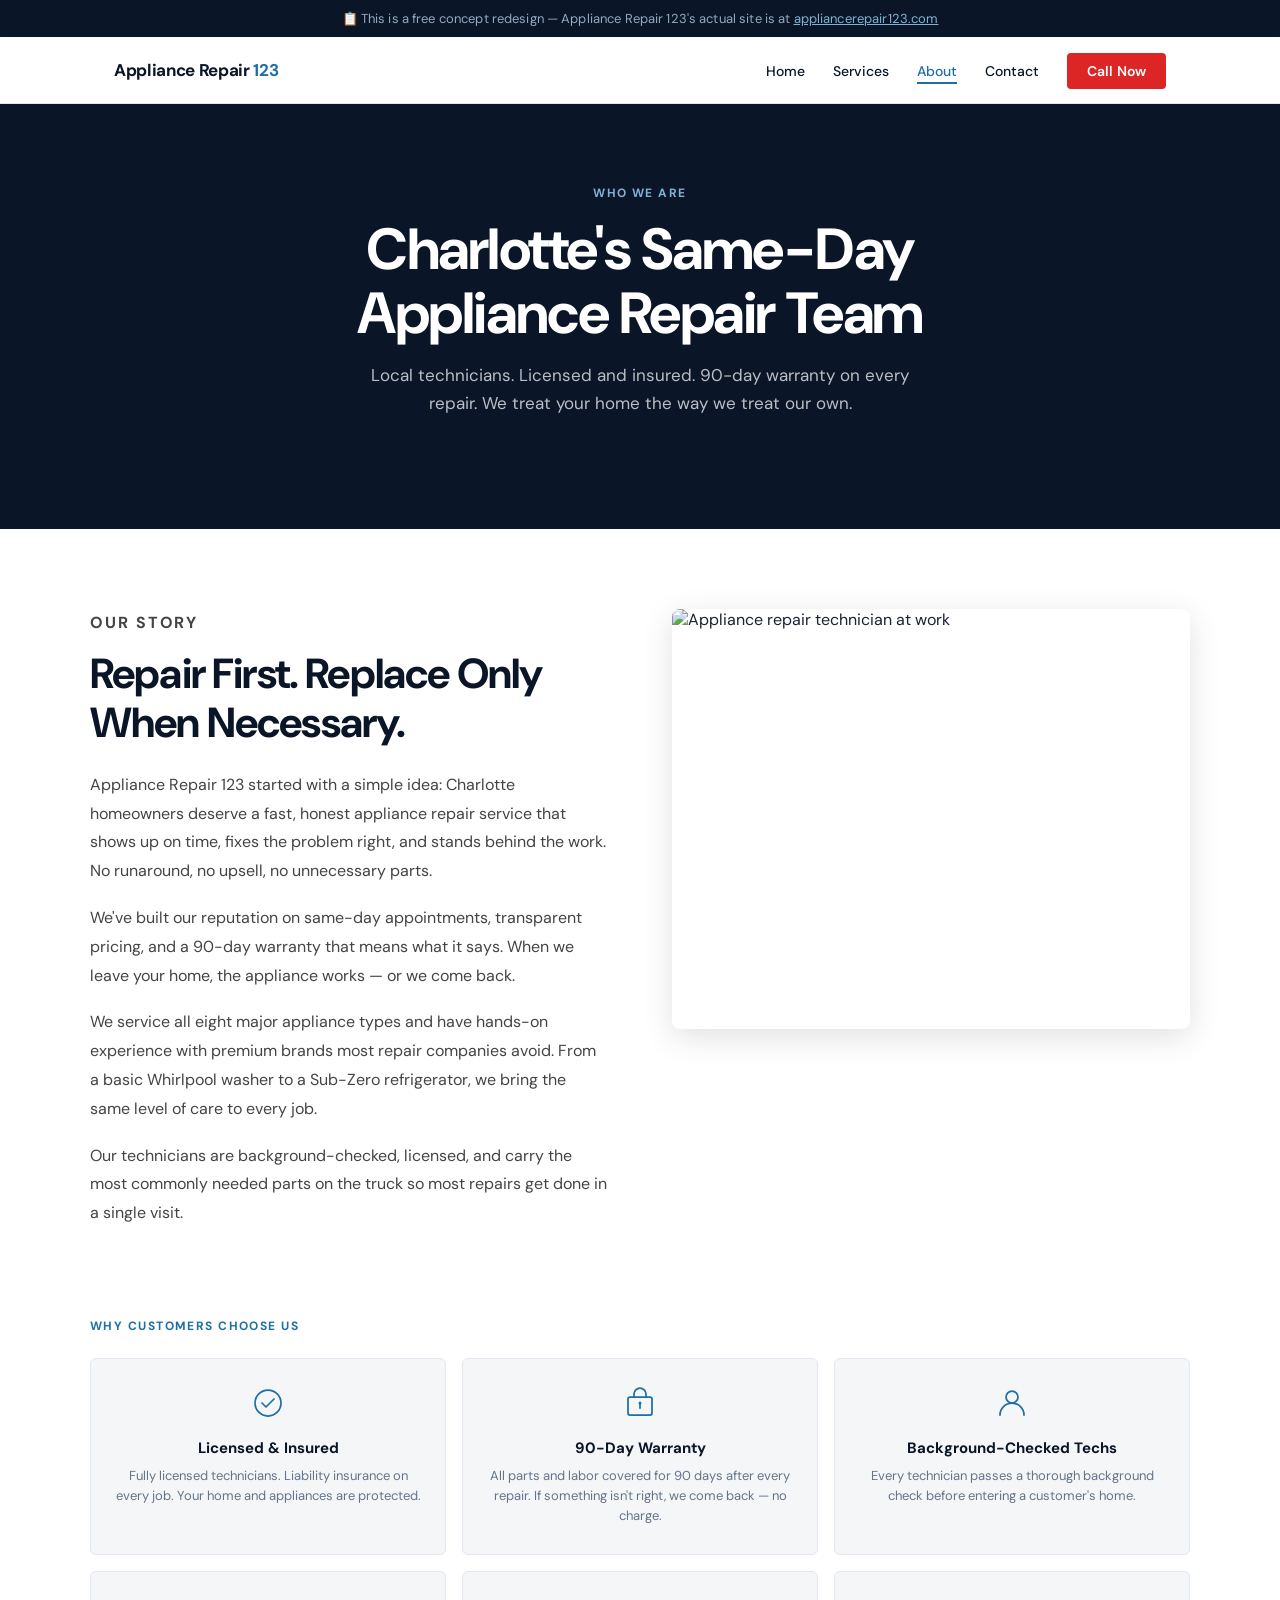
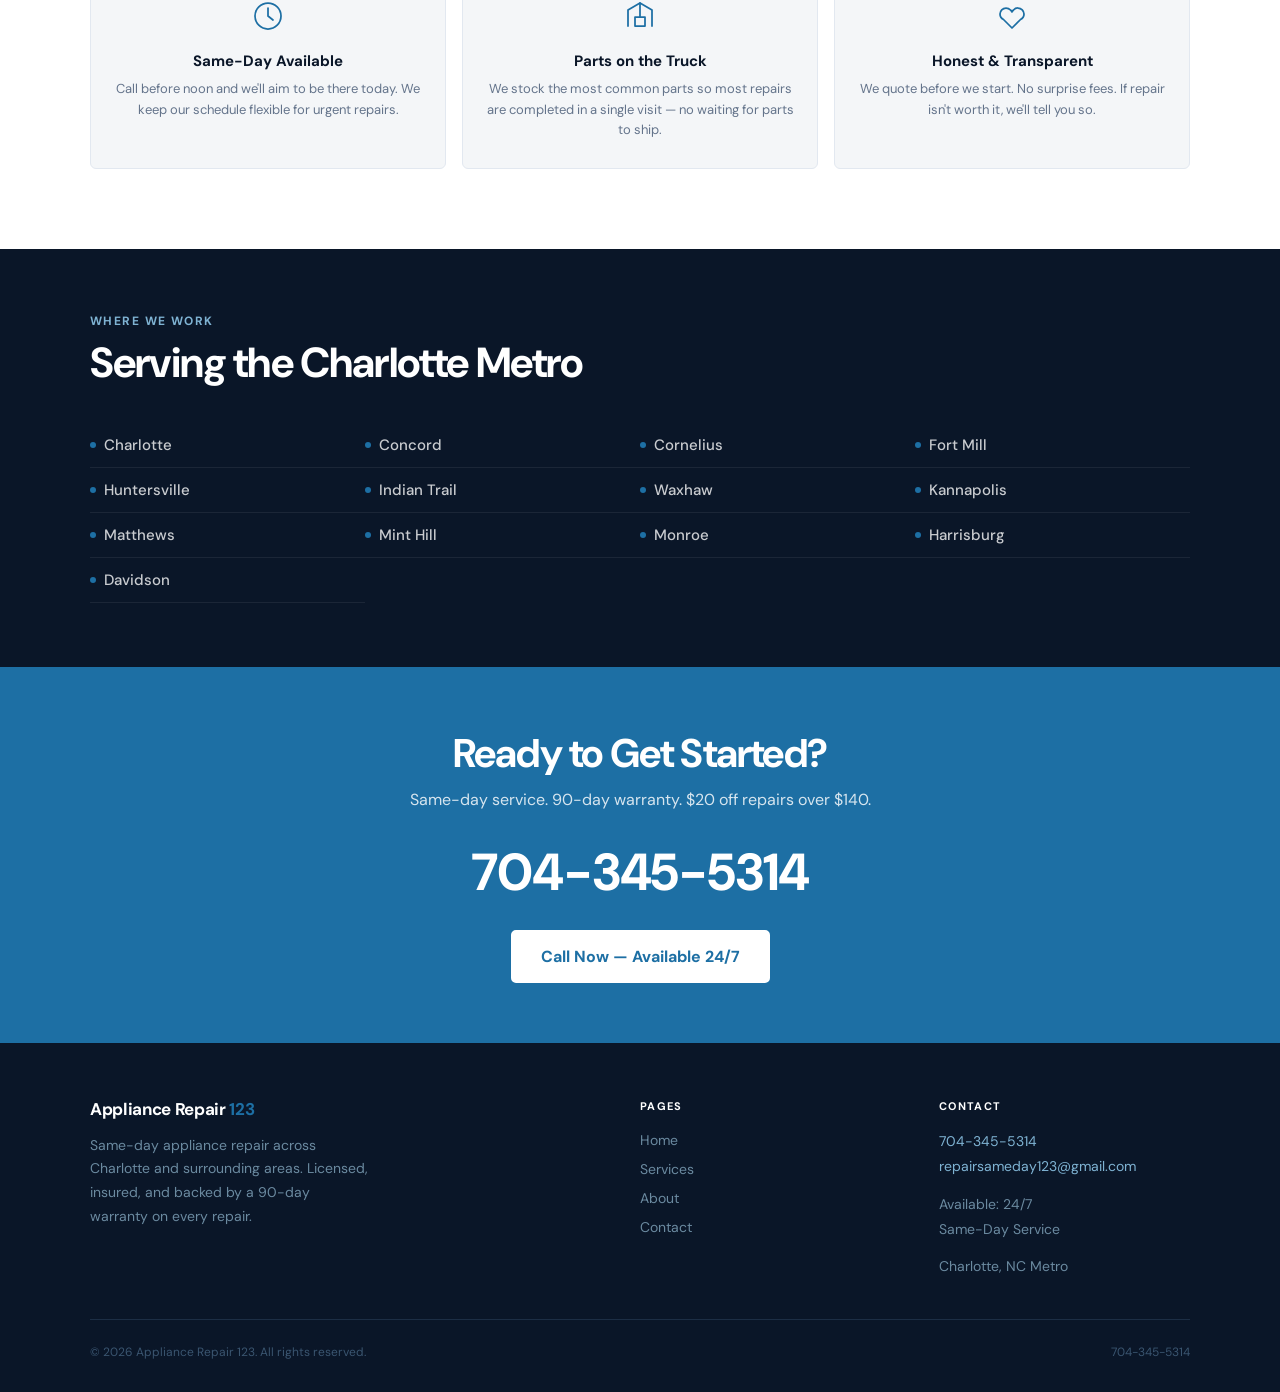
==== about.html @ 3a902fda "feat: initial Appliance Repair 123 concept site" ====
<!DOCTYPE html>
<html lang="en">
<head>
  <meta charset="UTF-8">
  <meta name="viewport" content="width=device-width, initial-scale=1.0">
  <title>About Us — Appliance Repair 123 Charlotte NC</title>
  <meta name="description" content="Local Charlotte appliance repair technicians. Licensed, insured, and backed by a 90-day warranty. Serving the Charlotte metro since day one.">
  <link rel="preconnect" href="https://fonts.googleapis.com">
  <link rel="preconnect" href="https://fonts.gstatic.com" crossorigin>
  <link href="https://fonts.googleapis.com/css2?family=DM+Sans:wght@400;500;700&display=swap" rel="stylesheet">
  <link rel="stylesheet" href="css/styles.css">
</head>
<body>

  <div class="concept-banner">
    📋 This is a free concept redesign — Appliance Repair 123's actual site is at <a href="https://appliancerepair123.com" target="_blank" rel="noopener">appliancerepair123.com</a>
  </div>

  <nav>
    <div class="nav-inner">
      <a href="index.html" class="nav-logo">Appliance Repair <span>123</span></a>
      <ul class="nav-links">
        <li><a href="index.html">Home</a></li>
        <li><a href="services.html">Services</a></li>
        <li><a href="about.html" class="active">About</a></li>
        <li><a href="contact.html">Contact</a></li>
        <li><a href="tel:7043455314" class="nav-cta">Call Now</a></li>
      </ul>
      <button class="hamburger" id="hamburger" aria-label="Open menu">
        <span></span><span></span><span></span>
      </button>
    </div>
    <div class="mobile-menu" id="mobileMenu">
      <ul>
        <li><a href="index.html">Home</a></li>
        <li><a href="services.html">Services</a></li>
        <li><a href="about.html" class="active">About</a></li>
        <li><a href="contact.html">Contact</a></li>
        <li><a href="tel:7043455314">📞 Call 704-345-5314</a></li>
      </ul>
    </div>
  </nav>

  <div class="page-hero" style="background: var(--navy); padding-bottom: 80px;">
    <p class="eyebrow">Who We Are</p>
    <h1>Charlotte's Same-Day<br>Appliance Repair Team</h1>
    <p>Local technicians. Licensed and insured. 90-day warranty on every repair. We treat your home the way we treat our own.</p>
  </div>

  <!-- ABOUT BODY -->
  <section class="about-section">
    <div class="about-inner">

      <div class="about-layout">
        <div class="about-text">
          <p class="section-eyebrow">Our Story</p>
          <h2>Repair First. Replace Only When Necessary.</h2>
          <p>Appliance Repair 123 started with a simple idea: Charlotte homeowners deserve a fast, honest appliance repair service that shows up on time, fixes the problem right, and stands behind the work. No runaround, no upsell, no unnecessary parts.</p>
          <p>We've built our reputation on same-day appointments, transparent pricing, and a 90-day warranty that means what it says. When we leave your home, the appliance works — or we come back.</p>
          <p>We service all eight major appliance types and have hands-on experience with premium brands most repair companies avoid. From a basic Whirlpool washer to a Sub-Zero refrigerator, we bring the same level of care to every job.</p>
          <p>Our technicians are background-checked, licensed, and carry the most commonly needed parts on the truck so most repairs get done in a single visit.</p>
        </div>
        <div class="about-photo">
          <img src="https://images.unsplash.com/photo-1581092918056-0c4c3acd3789?w=800&q=80" alt="Appliance repair technician at work" style="height: 420px;">
        </div>
      </div>

      <!-- CREDENTIALS -->
      <p class="about-creds-heading">Why Customers Choose Us</p>
      <div class="about-credentials">
        <div class="credential-card">
          <div class="cred-icon">
            <svg width="32" height="32" viewBox="0 0 32 32" fill="none" stroke="#1d6fa4" stroke-width="1.75" stroke-linecap="round" stroke-linejoin="round"><circle cx="16" cy="16" r="13"/><polyline points="10,16 14,20 22,12"/></svg>
          </div>
          <h3>Licensed &amp; Insured</h3>
          <p>Fully licensed technicians. Liability insurance on every job. Your home and appliances are protected.</p>
        </div>
        <div class="credential-card">
          <div class="cred-icon">
            <svg width="32" height="32" viewBox="0 0 32 32" fill="none" stroke="#1d6fa4" stroke-width="1.75" stroke-linecap="round" stroke-linejoin="round"><rect x="4" y="10" width="24" height="18" rx="2"/><path d="M10 10V7a6 6 0 0 1 12 0v3"/><line x1="16" y1="17" x2="16" y2="21"/><circle cx="16" cy="16" r="1.5" fill="#1d6fa4" stroke="none"/></svg>
          </div>
          <h3>90-Day Warranty</h3>
          <p>All parts and labor covered for 90 days after every repair. If something isn't right, we come back — no charge.</p>
        </div>
        <div class="credential-card">
          <div class="cred-icon">
            <svg width="32" height="32" viewBox="0 0 32 32" fill="none" stroke="#1d6fa4" stroke-width="1.75" stroke-linecap="round" stroke-linejoin="round"><circle cx="16" cy="10" r="6"/><path d="M4 28c0-6.627 5.373-12 12-12s12 5.373 12 12"/></svg>
          </div>
          <h3>Background-Checked Techs</h3>
          <p>Every technician passes a thorough background check before entering a customer's home.</p>
        </div>
        <div class="credential-card">
          <div class="cred-icon">
            <svg width="32" height="32" viewBox="0 0 32 32" fill="none" stroke="#1d6fa4" stroke-width="1.75" stroke-linecap="round" stroke-linejoin="round"><circle cx="16" cy="16" r="13"/><polyline points="16,8 16,16 21,20"/></svg>
          </div>
          <h3>Same-Day Available</h3>
          <p>Call before noon and we'll aim to be there today. We keep our schedule flexible for urgent repairs.</p>
        </div>
        <div class="credential-card">
          <div class="cred-icon">
            <svg width="32" height="32" viewBox="0 0 32 32" fill="none" stroke="#1d6fa4" stroke-width="1.75" stroke-linecap="round" stroke-linejoin="round"><path d="M4 26V10l12-7 12 7v16"/><rect x="11" y="17" width="10" height="9"/><line x1="16" y1="3" x2="16" y2="17"/></svg>
          </div>
          <h3>Parts on the Truck</h3>
          <p>We stock the most common parts so most repairs are completed in a single visit — no waiting for parts to ship.</p>
        </div>
        <div class="credential-card">
          <div class="cred-icon">
            <svg width="32" height="32" viewBox="0 0 32 32" fill="none" stroke="#1d6fa4" stroke-width="1.75" stroke-linecap="round" stroke-linejoin="round"><path d="M22 8c3.314 0 6 2.686 6 6 0 2.5-1.5 4.5-3.5 5.5L16 28 7.5 19.5C5.5 18.5 4 16.5 4 14c0-3.314 2.686-6 6-6 1.8 0 3.4.8 4.5 2a5.97 5.97 0 0 1 1.5 2 5.97 5.97 0 0 1 1.5-2A5.97 5.97 0 0 1 22 8z"/></svg>
          </div>
          <h3>Honest &amp; Transparent</h3>
          <p>We quote before we start. No surprise fees. If repair isn't worth it, we'll tell you so.</p>
        </div>
      </div>

    </div>
  </section>

  <!-- SERVICE AREA -->
  <div class="about-area">
    <div class="about-area-inner">
      <p class="section-eyebrow">Where We Work</p>
      <h2 class="section-title">Serving the Charlotte Metro</h2>
      <div class="cities-grid" style="margin-top: 0;">
        <div class="city-item">Charlotte</div>
        <div class="city-item">Concord</div>
        <div class="city-item">Cornelius</div>
        <div class="city-item">Fort Mill</div>
        <div class="city-item">Huntersville</div>
        <div class="city-item">Indian Trail</div>
        <div class="city-item">Waxhaw</div>
        <div class="city-item">Kannapolis</div>
        <div class="city-item">Matthews</div>
        <div class="city-item">Mint Hill</div>
        <div class="city-item">Monroe</div>
        <div class="city-item">Harrisburg</div>
        <div class="city-item">Davidson</div>
      </div>
    </div>
  </div>

  <!-- CTA STRIP -->
  <div class="cta-strip">
    <h2>Ready to Get Started?</h2>
    <p>Same-day service. 90-day warranty. $20 off repairs over $140.</p>
    <a href="tel:7043455314" class="phone-link">704-345-5314</a>
    <a href="tel:7043455314" class="btn-white">Call Now — Available 24/7</a>
  </div>

  <!-- FOOTER -->
  <footer>
    <div class="footer-inner">
      <div class="footer-grid">
        <div class="footer-brand">
          <a href="index.html" class="nav-logo">Appliance Repair <span>123</span></a>
          <p>Same-day appliance repair across Charlotte and surrounding areas. Licensed, insured, and backed by a 90-day warranty on every repair.</p>
        </div>
        <div>
          <h4>Pages</h4>
          <ul>
            <li><a href="index.html">Home</a></li>
            <li><a href="services.html">Services</a></li>
            <li><a href="about.html">About</a></li>
            <li><a href="contact.html">Contact</a></li>
          </ul>
        </div>
        <div class="footer-info">
          <h4>Contact</h4>
          <p><a href="tel:7043455314">704-345-5314</a></p>
          <p><a href="mailto:repairsameday123@gmail.com">repairsameday123@gmail.com</a></p>
          <p style="margin-top:12px;">Available: 24/7<br>Same-Day Service</p>
          <p style="margin-top:12px;">Charlotte, NC Metro</p>
        </div>
      </div>
      <hr class="footer-divider">
      <div class="footer-bottom">
        <span>© 2026 Appliance Repair 123. All rights reserved.</span>
        <span><a href="tel:7043455314">704-345-5314</a></span>
      </div>
    </div>
  </footer>

  <script src="main.js"></script>
</body>
</html>
---- css/styles.css ----
/* ── RESET & VARIABLES ── */
*, *::before, *::after { box-sizing: border-box; margin: 0; padding: 0; }

:root {
  --navy: #0a1628;
  --navy-light: #112038;
  --blue: #1d6fa4;
  --blue-dark: #175d8a;
  --blue-light: #e8f4fd;
  --red: #dc2626;
  --red-dark: #b91c1c;
  --white: #ffffff;
  --grey: #f4f6f8;
  --border: #e2e8f0;
  --text: #1a2332;
  --muted: #64748b;
}

html { scroll-behavior: smooth; }

body {
  font-family: 'DM Sans', sans-serif;
  font-size: 16px;
  color: var(--text);
  background: var(--white);
}

/* ── CONCEPT BANNER ── */
.concept-banner {
  background: var(--navy);
  color: #94a8c0;
  text-align: center;
  padding: 10px 20px;
  font-size: 13px;
  letter-spacing: 0.01em;
}
.concept-banner a { color: #7fb3d3; text-decoration: underline; }

/* ── NAV ── */
nav {
  background: var(--white);
  position: sticky;
  top: 0;
  z-index: 100;
  border-bottom: 1px solid var(--border);
  box-shadow: 0 1px 8px rgba(0,0,0,0.06);
}
.nav-inner {
  max-width: 1100px;
  margin: 0 auto;
  padding: 0 24px;
  display: flex;
  align-items: center;
  justify-content: space-between;
  height: 66px;
}
.nav-logo {
  font-weight: 700;
  font-size: 17px;
  color: var(--navy);
  text-decoration: none;
  letter-spacing: -0.02em;
  line-height: 1.2;
}
.nav-logo span { color: var(--blue); }
.nav-links { display: flex; gap: 28px; list-style: none; align-items: center; }
.nav-links a {
  color: var(--navy);
  text-decoration: none;
  font-size: 14px;
  font-weight: 500;
  padding-bottom: 2px;
  border-bottom: 2px solid transparent;
  transition: color 0.15s, border-color 0.15s;
}
.nav-links a:hover { color: var(--blue); }
.nav-links a.active { color: var(--blue); border-bottom-color: var(--blue); }
.nav-cta {
  background: var(--red) !important;
  color: var(--white) !important;
  padding: 9px 20px !important;
  border-radius: 4px;
  border-bottom: none !important;
  font-weight: 600 !important;
  letter-spacing: 0.01em;
  transition: background 0.15s !important;
}
.nav-cta:hover { background: var(--red-dark) !important; }

.hamburger { display: none; flex-direction: column; gap: 5px; cursor: pointer; padding: 4px; background: none; border: none; }
.hamburger span { display: block; width: 24px; height: 2px; background: var(--navy); transition: all 0.25s; }
.mobile-menu { display: none; background: var(--white); border-top: 1px solid var(--border); }
.mobile-menu.open { display: block; }
.mobile-menu ul { list-style: none; padding: 8px 0; }
.mobile-menu ul li a {
  display: block;
  padding: 13px 24px;
  color: var(--navy);
  text-decoration: none;
  font-size: 15px;
  font-weight: 500;
  border-bottom: 1px solid var(--border);
}
.mobile-menu ul li:last-child a { border-bottom: none; }
.mobile-menu ul li a.active { color: var(--blue); }
.mobile-menu ul li a:hover { background: var(--grey); }

/* ── BUTTONS ── */
.btn-primary {
  display: inline-block;
  background: var(--blue);
  color: var(--white);
  font-family: 'DM Sans', sans-serif;
  font-weight: 700;
  font-size: 16px;
  padding: 14px 28px;
  text-decoration: none;
  border-radius: 5px;
  border: 2px solid var(--blue);
  transition: background 0.15s, border-color 0.15s, transform 0.1s;
  cursor: pointer;
}
.btn-primary:hover { background: var(--blue-dark); border-color: var(--blue-dark); transform: translateY(-1px); }

.btn-outline {
  display: inline-block;
  background: transparent;
  color: var(--navy);
  font-family: 'DM Sans', sans-serif;
  font-weight: 700;
  font-size: 16px;
  padding: 14px 28px;
  text-decoration: none;
  border-radius: 5px;
  border: 2px solid var(--navy);
  transition: background 0.15s, color 0.15s, transform 0.1s;
}
.btn-outline:hover { background: var(--navy); color: var(--white); transform: translateY(-1px); }

.btn-outline-white {
  display: inline-block;
  background: transparent;
  color: var(--white);
  font-family: 'DM Sans', sans-serif;
  font-weight: 700;
  font-size: 16px;
  padding: 14px 28px;
  text-decoration: none;
  border-radius: 5px;
  border: 2px solid rgba(255,255,255,0.6);
  transition: background 0.15s, border-color 0.15s, transform 0.1s;
}
.btn-outline-white:hover { background: rgba(255,255,255,0.12); border-color: #fff; transform: translateY(-1px); }

.btn-white {
  display: inline-block;
  background: var(--white);
  color: var(--blue);
  font-family: 'DM Sans', sans-serif;
  font-weight: 700;
  font-size: 16px;
  padding: 14px 28px;
  text-decoration: none;
  border-radius: 5px;
  border: 2px solid var(--white);
  transition: background 0.15s, transform 0.1s;
}
.btn-white:hover { background: var(--grey); transform: translateY(-1px); }

/* ── SHARED SECTION UTILITIES ── */
section { padding: 72px 24px; }
.section-inner { max-width: 1100px; margin: 0 auto; }
.section-eyebrow {
  font-size: 12px;
  font-weight: 700;
  letter-spacing: 0.12em;
  text-transform: uppercase;
  color: var(--blue);
  margin-bottom: 10px;
}
.section-title {
  font-size: clamp(28px, 3.5vw, 42px);
  font-weight: 700;
  color: var(--navy);
  line-height: 1.15;
  margin-bottom: 16px;
  letter-spacing: -0.02em;
}
.section-sub {
  font-size: 16px;
  color: var(--muted);
  line-height: 1.7;
  max-width: 560px;
  margin-bottom: 48px;
}

/* ── PAGE HERO ── */
.page-hero {
  padding: 80px 24px 72px;
  text-align: center;
  background: var(--navy);
}
.page-hero .eyebrow {
  font-size: 12px;
  font-weight: 700;
  letter-spacing: 0.12em;
  text-transform: uppercase;
  color: #7fb3d3;
  margin-bottom: 14px;
}
.page-hero h1 {
  font-size: clamp(34px, 5vw, 58px);
  font-weight: 700;
  color: var(--white);
  line-height: 1.1;
  letter-spacing: -0.025em;
  margin-bottom: 16px;
}
.page-hero p {
  font-size: 17px;
  color: rgba(255,255,255,0.72);
  max-width: 580px;
  margin: 0 auto 32px;
  line-height: 1.65;
}

/* ── CTA STRIP ── */
.cta-strip {
  background: var(--blue);
  padding: 60px 24px;
  text-align: center;
}
.cta-strip h2 {
  font-size: clamp(24px, 3.5vw, 40px);
  font-weight: 700;
  color: var(--white);
  letter-spacing: -0.02em;
  margin-bottom: 10px;
}
.cta-strip p { color: rgba(255,255,255,0.82); font-size: 16px; margin-bottom: 28px; }
.cta-strip .phone-link {
  display: block;
  font-size: clamp(32px, 5vw, 52px);
  font-weight: 700;
  color: var(--white);
  text-decoration: none;
  letter-spacing: -0.02em;
  margin-bottom: 24px;
  transition: opacity 0.15s;
}
.cta-strip .phone-link:hover { opacity: 0.85; }

/* ── FOOTER ── */
footer {
  background: var(--navy);
  color: #94a8c0;
  padding: 56px 24px 32px;
}
.footer-inner { max-width: 1100px; margin: 0 auto; }
.footer-grid {
  display: grid;
  grid-template-columns: 2fr 1fr 1fr;
  gap: 48px;
  margin-bottom: 40px;
}
.footer-brand .nav-logo { display: inline-block; margin-bottom: 14px; color: var(--white); }
.footer-brand p { font-size: 14px; line-height: 1.7; color: #6b8aa0; max-width: 280px; }
footer h4 {
  font-size: 11px;
  font-weight: 700;
  letter-spacing: 0.12em;
  text-transform: uppercase;
  color: var(--white);
  margin-bottom: 16px;
}
footer ul { list-style: none; }
footer ul li { margin-bottom: 8px; }
footer ul li a { color: #6b8aa0; text-decoration: none; font-size: 14px; transition: color 0.15s; }
footer ul li a:hover { color: #c8dcea; }
.footer-info p { font-size: 14px; line-height: 1.8; color: #6b8aa0; }
.footer-info a { color: #7fb3d3; text-decoration: none; }
.footer-divider { border: none; border-top: 1px solid #1c2e45; margin-bottom: 24px; }
.footer-bottom { display: flex; justify-content: space-between; align-items: center; font-size: 12px; color: #3a5570; }
.footer-bottom a { color: #3a5570; text-decoration: none; }

/* ─────────────────────────────────────────
   INDEX PAGE
───────────────────────────────────────── */
.hero {
  background: linear-gradient(to bottom, var(--white) 80%, var(--grey) 100%);
  padding: 80px 24px 72px;
  border-bottom: 1px solid var(--border);
}
.hero-inner {
  max-width: 1100px;
  margin: 0 auto;
  display: flex;
  align-items: center;
  justify-content: space-between;
  gap: 48px;
}
.hero-content { flex: 1; }
.hero-eyebrow {
  font-size: 12px;
  font-weight: 700;
  letter-spacing: 0.12em;
  text-transform: uppercase;
  color: var(--blue);
  margin-bottom: 16px;
}
.hero h1 {
  font-size: clamp(30px, 4vw, 50px);
  font-weight: 700;
  color: var(--navy);
  line-height: 1.1;
  letter-spacing: -0.025em;
  margin-bottom: 20px;
}
.hero-sub {
  font-size: 17px;
  color: var(--muted);
  line-height: 1.65;
  margin-bottom: 36px;
  max-width: 500px;
}
.hero-ctas { display: flex; gap: 14px; flex-wrap: wrap; }

.hero-phone-wrap { text-align: right; flex-shrink: 0; }
.hero-phone-label {
  font-size: 11px;
  font-weight: 700;
  letter-spacing: 0.1em;
  text-transform: uppercase;
  color: var(--muted);
  margin-bottom: 8px;
}
.hero-phone {
  font-size: clamp(44px, 7vw, 100px);
  font-weight: 700;
  color: var(--navy);
  text-decoration: none;
  letter-spacing: -0.04em;
  line-height: 1;
  display: block;
  transition: color 0.15s;
  white-space: nowrap;
}
.hero-phone:hover { color: var(--blue); }
.hero-phone-sub {
  font-size: 13px;
  color: var(--muted);
  margin-top: 10px;
  font-weight: 500;
  text-align: right;
}

/* Offer banner */
.offer-banner {
  background: var(--blue);
  padding: 16px 24px;
  text-align: center;
}
.offer-banner p {
  color: var(--white);
  font-size: 15px;
  font-weight: 500;
}
.offer-banner strong { font-weight: 700; }

/* Trust bar */
.trust-bar {
  background: var(--grey);
  border-bottom: 1px solid var(--border);
}
.trust-inner {
  max-width: 1100px;
  margin: 0 auto;
  padding: 0 24px;
  display: grid;
  grid-template-columns: repeat(4, 1fr);
}
.trust-item {
  display: flex;
  align-items: center;
  gap: 10px;
  padding: 18px 16px;
  font-weight: 600;
  font-size: 14px;
  color: var(--navy);
  border-right: 1px solid var(--border);
}
.trust-item:last-child { border-right: none; }
.trust-check {
  width: 20px;
  height: 20px;
  border-radius: 50%;
  background: var(--blue);
  color: var(--white);
  display: flex;
  align-items: center;
  justify-content: center;
  flex-shrink: 0;
  font-size: 11px;
  font-weight: 700;
  line-height: 1;
}

/* Services grid */
.services-section { background: var(--white); }
.services-grid {
  display: grid;
  grid-template-columns: repeat(auto-fill, minmax(240px, 1fr));
  gap: 16px;
}
.service-card {
  background: var(--grey);
  border: 1px solid var(--border);
  border-top: 3px solid transparent;
  border-radius: 6px;
  padding: 28px 24px;
  transition: border-top-color 0.15s, box-shadow 0.15s, transform 0.15s;
  cursor: default;
}
.service-card:hover {
  border-top-color: var(--blue);
  box-shadow: 0 4px 20px rgba(0,0,0,0.08);
  transform: translateY(-2px);
}
.card-icon { display: block; margin-bottom: 16px; }
.service-card h3 {
  font-size: 17px;
  font-weight: 700;
  color: var(--navy);
  margin-bottom: 6px;
}
.service-card p { font-size: 14px; color: var(--muted); line-height: 1.55; }

/* Service area */
.service-area { background: var(--navy); }
.service-area .section-eyebrow { color: #7fb3d3; }
.service-area .section-title { color: var(--white); }
.service-area .section-sub { color: rgba(255,255,255,0.6); }
.cities-grid {
  display: grid;
  grid-template-columns: repeat(4, 1fr);
  gap: 0;
}
.city-item {
  font-size: 15px;
  color: rgba(255,255,255,0.78);
  padding: 12px 0;
  border-bottom: 1px solid rgba(255,255,255,0.07);
  font-weight: 500;
  display: flex;
  align-items: center;
  gap: 8px;
}
.city-item::before {
  content: '';
  display: inline-block;
  width: 6px;
  height: 6px;
  border-radius: 50%;
  background: var(--blue);
  flex-shrink: 0;
}

/* ─────────────────────────────────────────
   SERVICES PAGE
───────────────────────────────────────── */
.service-detail-section { padding: 72px 24px; }
.service-detail-inner { max-width: 1100px; margin: 0 auto; }
.service-block {
  display: grid;
  grid-template-columns: 1fr 2.5fr;
  gap: 48px;
  padding: 52px 0;
  border-bottom: 1px solid var(--border);
  align-items: start;
}
.service-block:last-child { border-bottom: none; }
.service-block-left { position: sticky; top: 88px; }
.service-block-icon { display: block; margin-bottom: 20px; }
.service-block-left h2 {
  font-size: 24px;
  font-weight: 700;
  color: var(--navy);
  letter-spacing: -0.02em;
  margin-bottom: 16px;
  line-height: 1.2;
}
.call-link {
  display: inline-block;
  background: var(--blue);
  color: var(--white);
  font-family: 'DM Sans', sans-serif;
  font-weight: 700;
  font-size: 14px;
  padding: 10px 20px;
  text-decoration: none;
  border-radius: 4px;
  transition: background 0.15s;
}
.call-link:hover { background: var(--blue-dark); }
.service-block-right p {
  font-size: 16px;
  line-height: 1.78;
  color: #444;
  margin-bottom: 20px;
}
.service-block-right h3 {
  font-size: 11px;
  font-weight: 700;
  letter-spacing: 0.1em;
  text-transform: uppercase;
  color: var(--muted);
  margin-bottom: 14px;
  margin-top: 28px;
}
.symptom-list {
  list-style: none;
  display: grid;
  grid-template-columns: repeat(2, 1fr);
  gap: 8px 24px;
}
.symptom-list li {
  font-size: 14px;
  color: #555;
  padding-left: 18px;
  position: relative;
  line-height: 1.5;
}
.symptom-list li::before {
  content: '→';
  position: absolute;
  left: 0;
  color: var(--blue);
  font-size: 12px;
}

/* Premium brands */
.premium-brands {
  background: var(--grey);
  padding: 64px 24px;
  border-top: 1px solid var(--border);
}
.premium-brands-inner { max-width: 1100px; margin: 0 auto; }
.brands-grid {
  display: flex;
  flex-wrap: wrap;
  gap: 14px;
  margin-top: 36px;
}
.brand-badge {
  background: var(--white);
  border: 2px solid var(--border);
  border-radius: 6px;
  padding: 14px 28px;
  font-size: 15px;
  font-weight: 700;
  color: var(--navy);
  letter-spacing: 0.02em;
  transition: border-color 0.15s, box-shadow 0.15s;
}
.brand-badge:hover {
  border-color: var(--blue);
  box-shadow: 0 2px 12px rgba(29,111,164,0.12);
}

/* ─────────────────────────────────────────
   ABOUT PAGE
───────────────────────────────────────── */
.about-section { padding: 80px 24px; }
.about-inner { max-width: 1100px; margin: 0 auto; }
.about-layout {
  display: grid;
  grid-template-columns: 1fr 1fr;
  gap: 64px;
  align-items: start;
  margin-bottom: 72px;
}
.about-text .section-eyebrow { margin-bottom: 12px; }
.about-text h2 {
  font-size: clamp(28px, 3.5vw, 42px);
  font-weight: 700;
  color: var(--navy);
  letter-spacing: -0.02em;
  margin-bottom: 24px;
  line-height: 1.15;
}
.about-text p {
  font-size: 16px;
  line-height: 1.8;
  color: #444;
  margin-bottom: 18px;
}
.about-photo img {
  width: 100%;
  border-radius: 8px;
  display: block;
  object-fit: cover;
  box-shadow: 0 8px 32px rgba(0,0,0,0.12);
}
.about-creds-heading {
  font-size: 12px;
  font-weight: 700;
  letter-spacing: 0.12em;
  text-transform: uppercase;
  color: var(--blue);
  margin-bottom: 24px;
  margin-top: 48px;
}
.about-credentials {
  display: grid;
  grid-template-columns: repeat(3, 1fr);
  gap: 16px;
}
.credential-card {
  background: var(--grey);
  border: 1px solid var(--border);
  border-radius: 6px;
  padding: 28px 20px;
  text-align: center;
}
.cred-icon { display: block; margin: 0 auto 14px; }
.credential-card h3 {
  font-size: 15px;
  font-weight: 700;
  color: var(--navy);
  margin-bottom: 8px;
}
.credential-card p { font-size: 13px; color: var(--muted); line-height: 1.55; }

/* About service area */
.about-area { background: var(--navy); padding: 64px 24px; }
.about-area-inner { max-width: 1100px; margin: 0 auto; }
.about-area .section-eyebrow { color: #7fb3d3; }
.about-area .section-title { color: var(--white); margin-bottom: 36px; }

/* ─────────────────────────────────────────
   CONTACT PAGE
───────────────────────────────────────── */
.contact-hero {
  background: var(--navy);
  padding: 72px 24px 64px;
  text-align: center;
}
.contact-hero h1 {
  font-size: clamp(30px, 5vw, 52px);
  font-weight: 700;
  color: var(--white);
  letter-spacing: -0.025em;
  margin-bottom: 28px;
  line-height: 1.1;
}
.contact-hero .big-phone {
  font-size: clamp(44px, 8vw, 88px);
  font-weight: 700;
  color: var(--white);
  text-decoration: none;
  letter-spacing: -0.04em;
  display: inline-block;
  margin-bottom: 20px;
  transition: color 0.15s;
  line-height: 1;
}
.contact-hero .big-phone:hover { color: #7fb3d3; }
.contact-hero p { font-size: 16px; color: rgba(255,255,255,0.65); margin-bottom: 28px; }

.hours-band {
  background: var(--grey);
  border-bottom: 1px solid var(--border);
  padding: 28px 24px;
}
.hours-inner {
  max-width: 1100px;
  margin: 0 auto;
  display: grid;
  grid-template-columns: repeat(3, 1fr);
  text-align: center;
}
.hours-item { padding: 12px 24px; border-right: 1px solid var(--border); }
.hours-item:last-child { border-right: none; }
.hours-label {
  font-size: 11px;
  font-weight: 700;
  letter-spacing: 0.1em;
  text-transform: uppercase;
  color: var(--muted);
  margin-bottom: 6px;
}
.hours-value { font-size: 20px; font-weight: 700; color: var(--navy); }

.contact-body { padding: 72px 24px; }
.contact-inner {
  max-width: 1100px;
  margin: 0 auto;
  display: grid;
  grid-template-columns: 1fr 1fr;
  gap: 64px;
  align-items: start;
}
.contact-info h2 {
  font-size: clamp(24px, 3vw, 36px);
  font-weight: 700;
  color: var(--navy);
  letter-spacing: -0.02em;
  margin-bottom: 20px;
}
.contact-info > p { font-size: 15px; color: #555; line-height: 1.75; margin-bottom: 32px; }
.info-block { margin-bottom: 28px; }
.info-block h3 {
  font-size: 11px;
  font-weight: 700;
  letter-spacing: 0.1em;
  text-transform: uppercase;
  color: var(--muted);
  margin-bottom: 8px;
}
.info-block a {
  color: var(--navy);
  text-decoration: none;
  font-size: 20px;
  font-weight: 700;
  letter-spacing: -0.02em;
  transition: color 0.15s;
  display: inline-block;
}
.info-block a:hover { color: var(--blue); }
.info-block p { font-size: 15px; color: #555; line-height: 1.65; }

.contact-cities h3 {
  font-size: 11px;
  font-weight: 700;
  letter-spacing: 0.1em;
  text-transform: uppercase;
  color: var(--muted);
  margin-bottom: 14px;
  margin-top: 32px;
}
.cities-tags {
  display: flex;
  flex-wrap: wrap;
  gap: 8px;
}
.city-tag {
  background: var(--grey);
  border: 1px solid var(--border);
  border-radius: 20px;
  padding: 5px 14px;
  font-size: 13px;
  font-weight: 500;
  color: var(--navy);
}

/* Contact form */
.contact-form-wrap h2 {
  font-size: clamp(24px, 3vw, 36px);
  font-weight: 700;
  color: var(--navy);
  letter-spacing: -0.02em;
  margin-bottom: 8px;
}
.form-note { font-size: 13px; color: var(--muted); margin-bottom: 28px; line-height: 1.5; }
.form-note a { color: var(--blue); text-decoration: none; font-weight: 600; }
.form-group { margin-bottom: 18px; }
.form-group label {
  display: block;
  font-size: 12px;
  font-weight: 700;
  letter-spacing: 0.07em;
  text-transform: uppercase;
  color: var(--navy);
  margin-bottom: 6px;
}
.form-group input,
.form-group select,
.form-group textarea {
  width: 100%;
  padding: 12px 14px;
  border: 2px solid var(--border);
  border-radius: 5px;
  font-family: 'DM Sans', sans-serif;
  font-size: 15px;
  color: var(--text);
  background: var(--white);
  transition: border-color 0.15s;
  outline: none;
}
.form-group input:focus,
.form-group select:focus,
.form-group textarea:focus { border-color: var(--blue); }
.form-group textarea { resize: vertical; min-height: 120px; }
.form-group select {
  appearance: none;
  background-image: url("data:image/svg+xml,%3Csvg xmlns='http://www.w3.org/2000/svg' width='12' height='8' viewBox='0 0 12 8'%3E%3Cpath fill='%2364748b' d='M6 8L0 0h12z'/%3E%3C/svg%3E");
  background-repeat: no-repeat;
  background-position: right 14px center;
  cursor: pointer;
}
.form-row { display: grid; grid-template-columns: 1fr 1fr; gap: 16px; }
.btn-submit {
  display: block;
  width: 100%;
  background: var(--blue);
  color: var(--white);
  font-family: 'DM Sans', sans-serif;
  font-weight: 700;
  font-size: 17px;
  padding: 15px 24px;
  border: none;
  border-radius: 5px;
  cursor: pointer;
  transition: background 0.15s, transform 0.1s;
  margin-top: 8px;
}
.btn-submit:hover { background: var(--blue-dark); transform: translateY(-1px); }
.form-disclaimer { font-size: 12px; color: var(--muted); text-align: center; margin-top: 10px; line-height: 1.5; }

/* ─────────────────────────────────────────
   RESPONSIVE
───────────────────────────────────────── */
@media (max-width: 768px) {
  nav .nav-links { display: none; }
  .hamburger { display: flex; }

  .hero-inner { flex-direction: column; gap: 40px; }
  .hero-phone-wrap { text-align: left; }
  .hero-phone { font-size: 52px; }
  .hero-ctas { flex-direction: column; }
  .hero-ctas a { text-align: center; }

  .trust-inner { grid-template-columns: repeat(2, 1fr); }
  .trust-item { border-right: none; border-bottom: 1px solid var(--border); }
  .trust-item:nth-child(odd) { border-right: 1px solid var(--border); }
  .trust-item:nth-child(3),
  .trust-item:nth-child(4) { border-bottom: none; }

  .cities-grid { grid-template-columns: repeat(2, 1fr); }

  .service-block { grid-template-columns: 1fr; }
  .service-block-left { position: static; }
  .symptom-list { grid-template-columns: 1fr; }

  .about-layout { grid-template-columns: 1fr; gap: 40px; }
  .about-credentials { grid-template-columns: 1fr; }

  .hours-inner { grid-template-columns: 1fr; }
  .hours-item { border-right: none; border-bottom: 1px solid var(--border); padding: 16px 24px; }
  .hours-item:last-child { border-bottom: none; }

  .contact-inner { grid-template-columns: 1fr; gap: 40px; }
  .form-row { grid-template-columns: 1fr; }

  .footer-grid { grid-template-columns: 1fr; gap: 32px; }
  .footer-bottom { flex-direction: column; gap: 8px; text-align: center; }

  section { padding: 52px 24px; }
}

@media (max-width: 480px) {
  .trust-inner { grid-template-columns: 1fr; }
  .trust-item { border-right: none; }
  .trust-item:nth-child(odd) { border-right: none; }
  .trust-item:nth-child(3),
  .trust-item:nth-child(4) { border-bottom: 1px solid var(--border); }
  .trust-item:last-child { border-bottom: none; }
  .cities-grid { grid-template-columns: 1fr 1fr; }
}
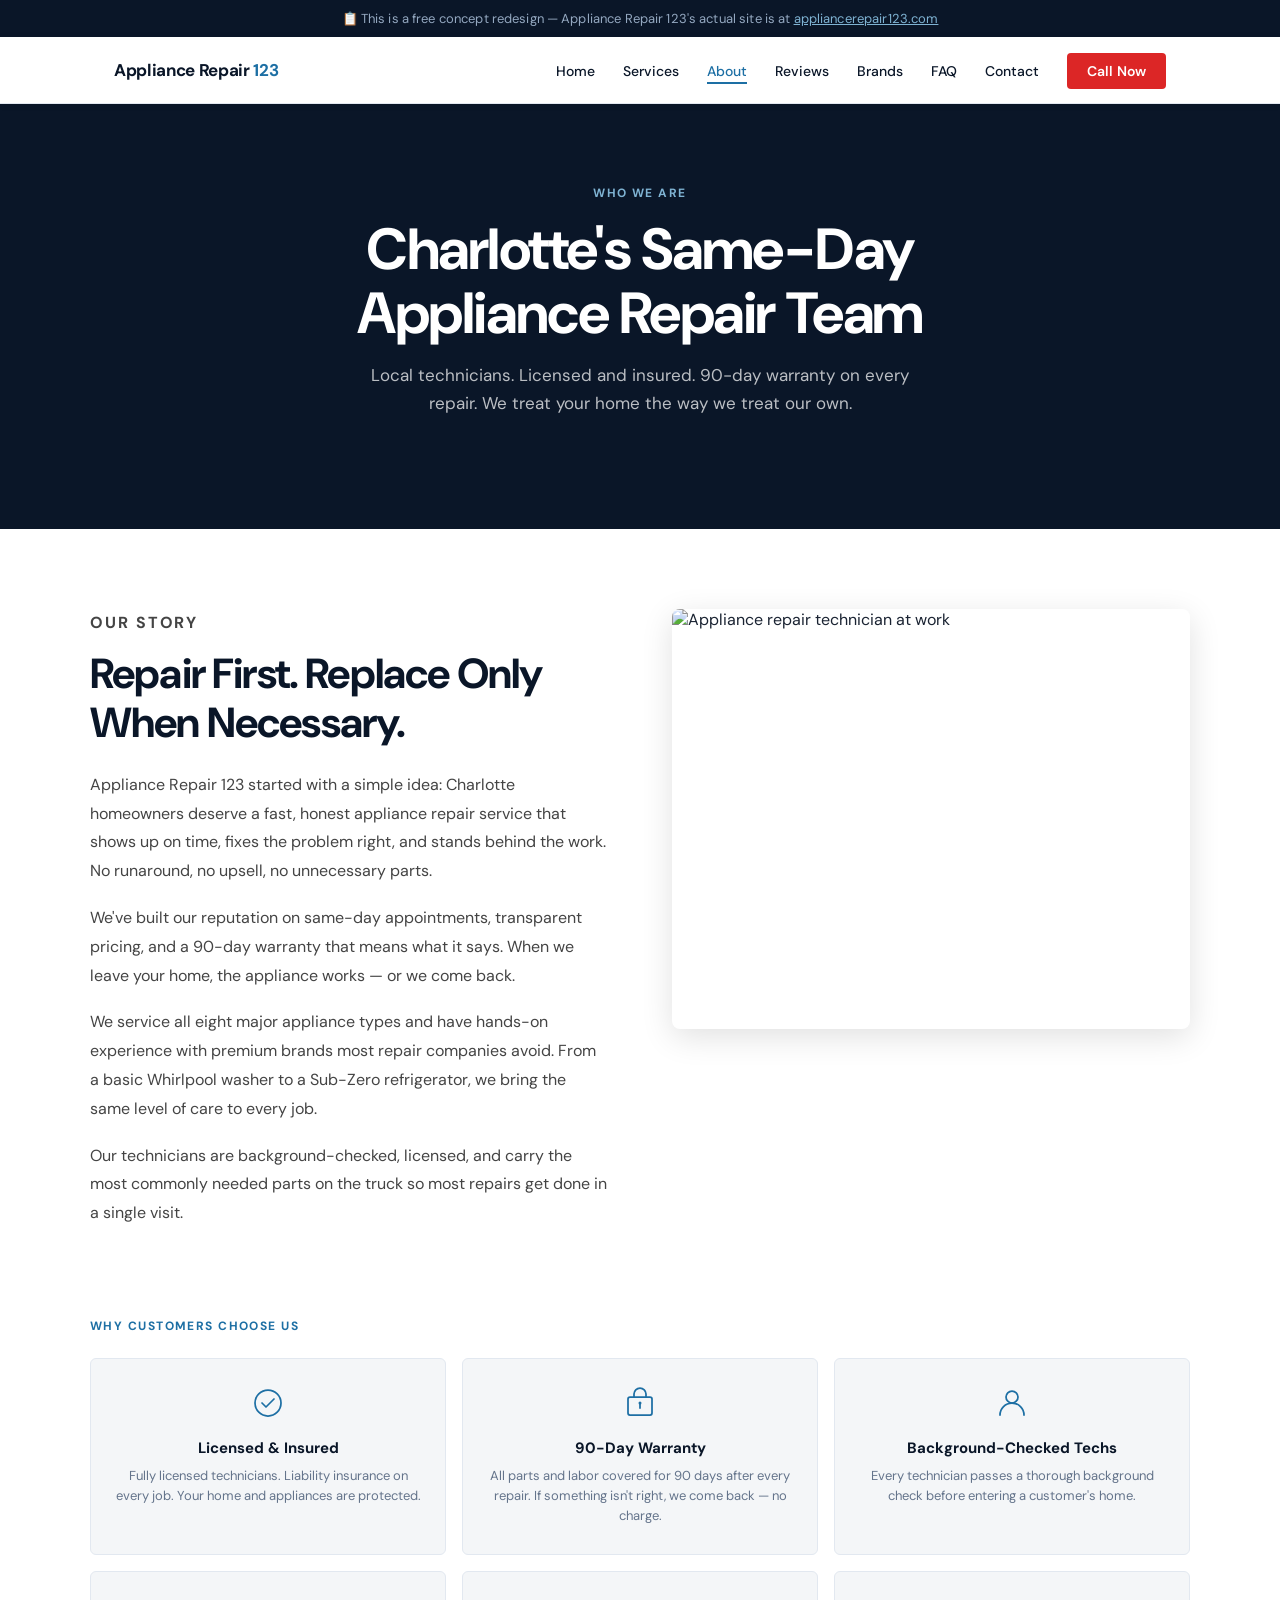
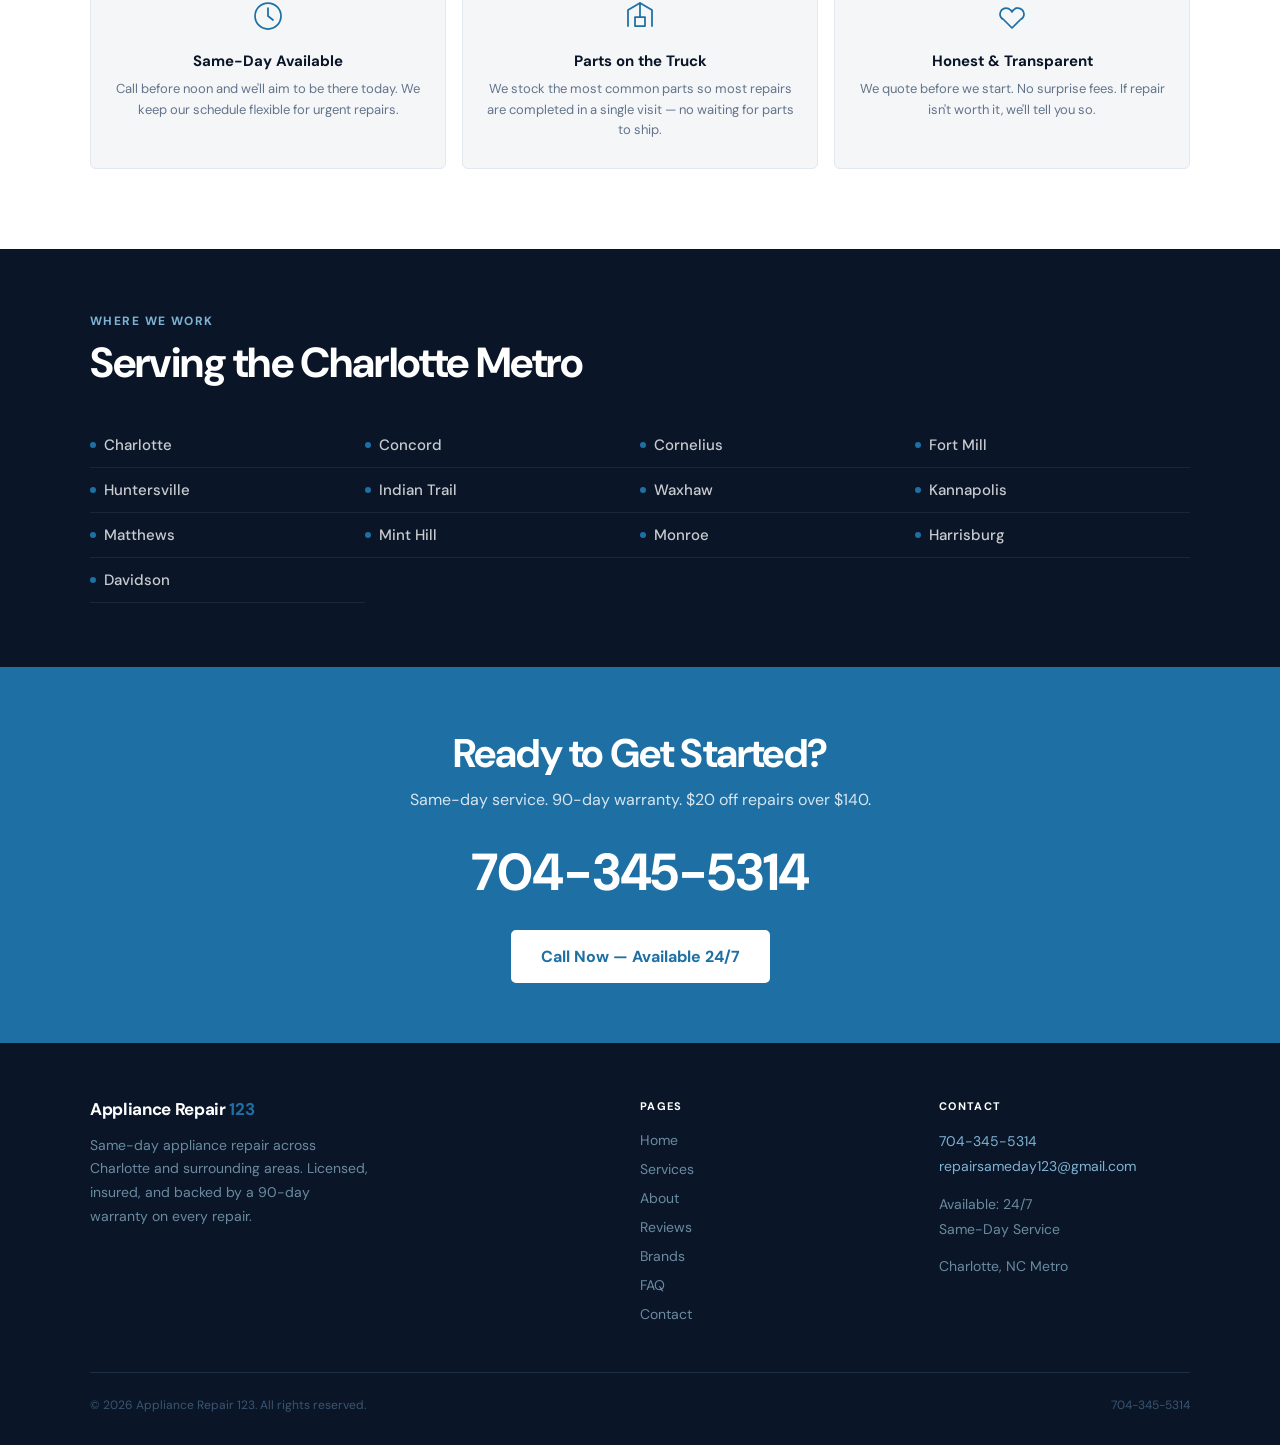
==== commit dbd9ee94: "feat: add testimonials, brands, faq pages; update nav on all pages" ====
--- a/about.html
+++ b/about.html
@@ -23,6 +23,9 @@
         <li><a href="index.html">Home</a></li>
         <li><a href="services.html">Services</a></li>
         <li><a href="about.html" class="active">About</a></li>
+        <li><a href="testimonials.html">Reviews</a></li>
+        <li><a href="brands.html">Brands</a></li>
+        <li><a href="faq.html">FAQ</a></li>
         <li><a href="contact.html">Contact</a></li>
         <li><a href="tel:7043455314" class="nav-cta">Call Now</a></li>
       </ul>
@@ -35,6 +38,9 @@
         <li><a href="index.html">Home</a></li>
         <li><a href="services.html">Services</a></li>
         <li><a href="about.html" class="active">About</a></li>
+        <li><a href="testimonials.html">Reviews</a></li>
+        <li><a href="brands.html">Brands</a></li>
+        <li><a href="faq.html">FAQ</a></li>
         <li><a href="contact.html">Contact</a></li>
         <li><a href="tel:7043455314">📞 Call 704-345-5314</a></li>
       </ul>
@@ -160,6 +166,9 @@
             <li><a href="index.html">Home</a></li>
             <li><a href="services.html">Services</a></li>
             <li><a href="about.html">About</a></li>
+            <li><a href="testimonials.html">Reviews</a></li>
+            <li><a href="brands.html">Brands</a></li>
+            <li><a href="faq.html">FAQ</a></li>
             <li><a href="contact.html">Contact</a></li>
           </ul>
         </div>
